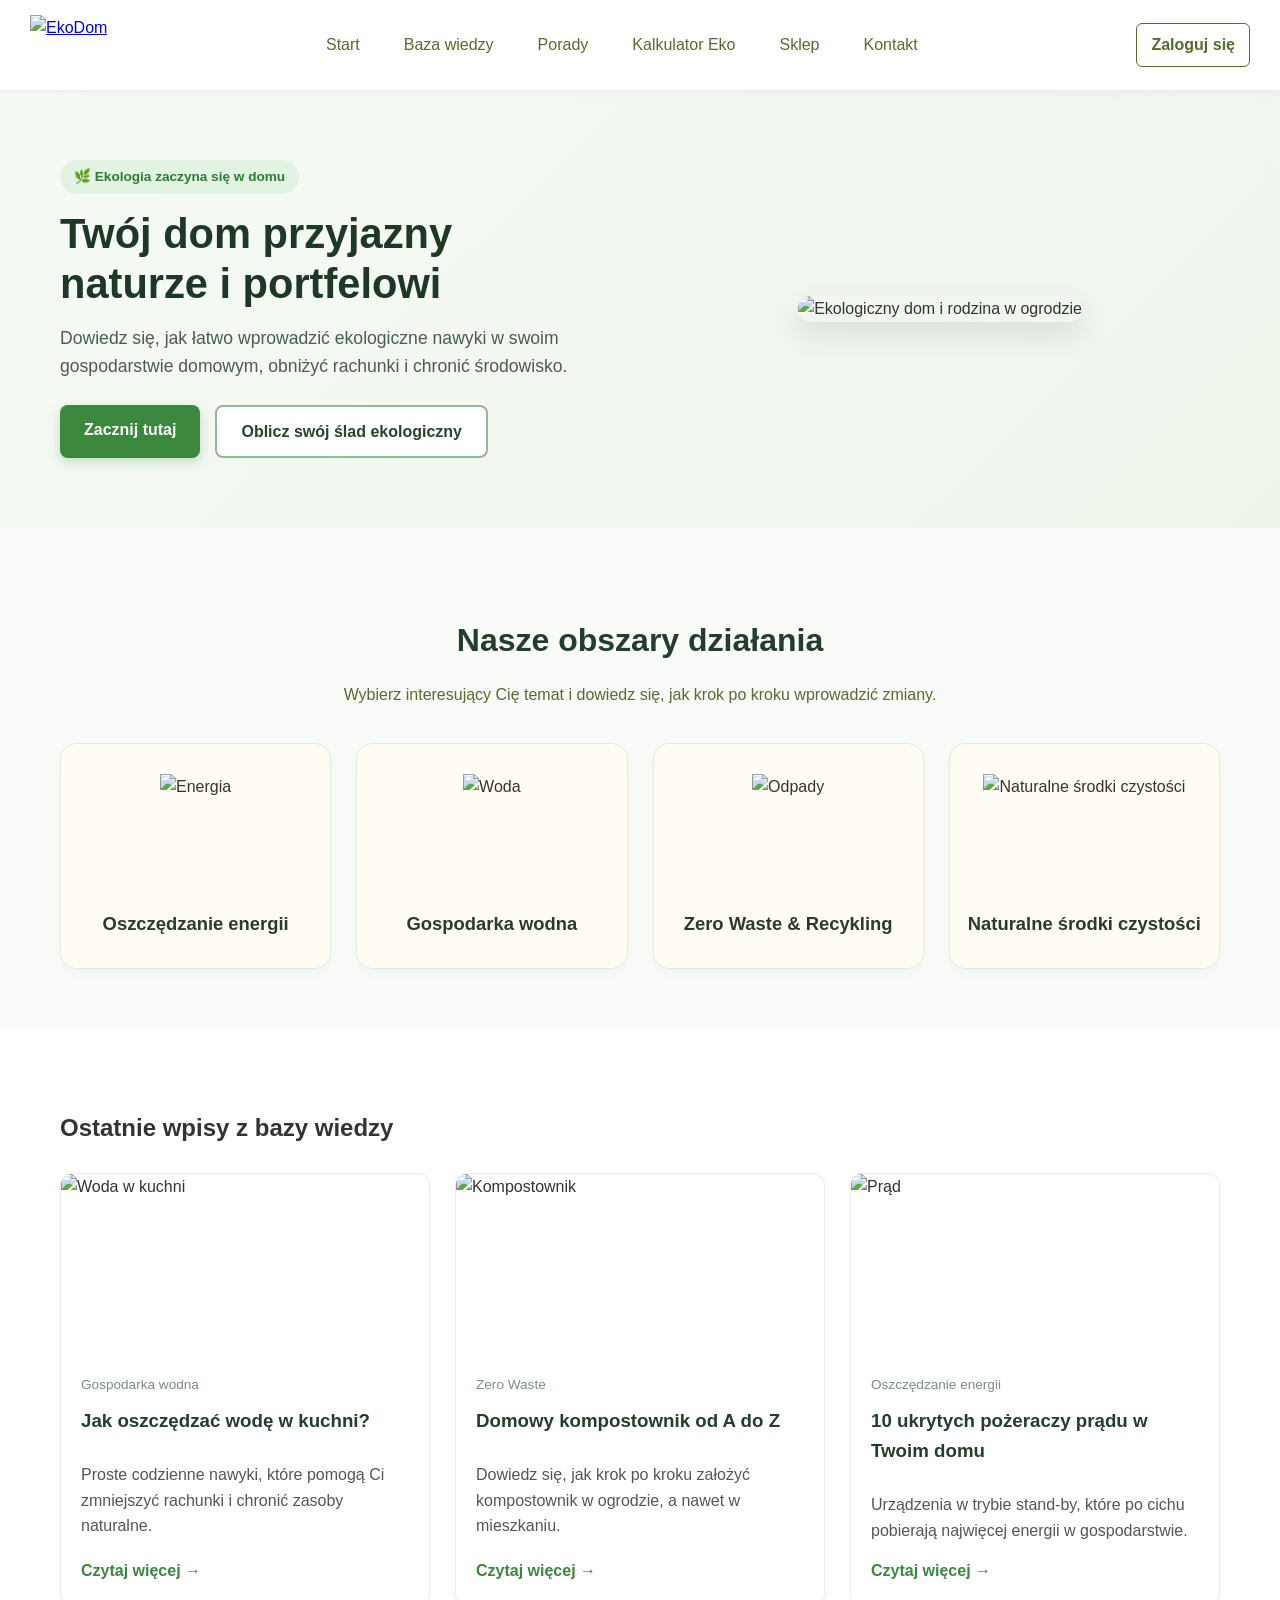
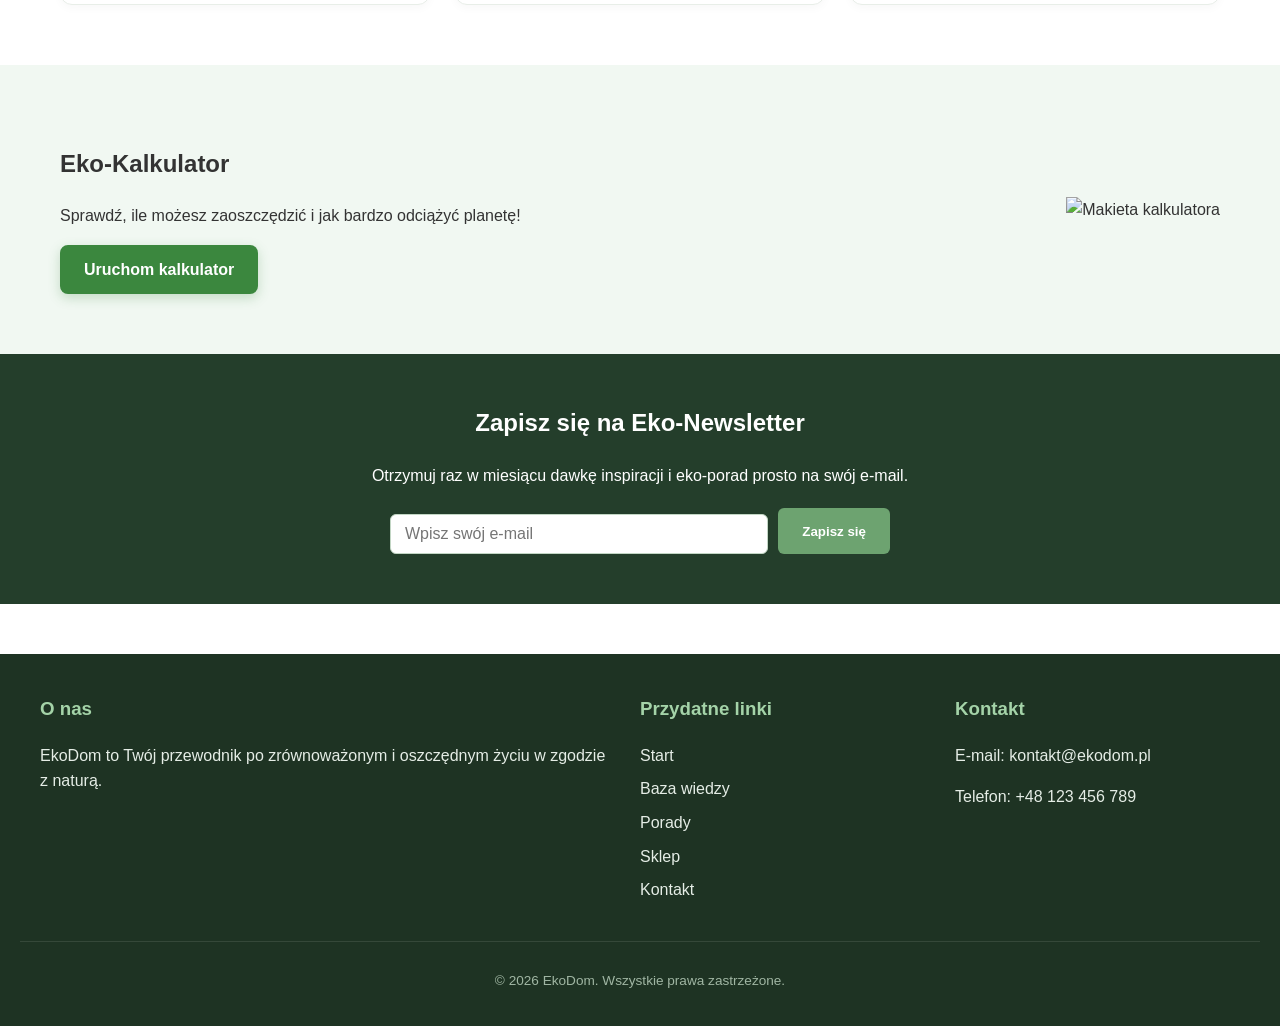
==== index.html @ d0f0bee6 "Add files via upload" ====
<!DOCTYPE html>
<html lang="pl">
<head>
    <meta charset="UTF-8">
    <meta name="viewport" content="width=device-width, initial-scale=1.0">
    <title>EkoDom - Twój dom przyjazny naturze i portfelowi</title>
    <link rel="stylesheet" href="style.css">
    <!-- Bootstrap Icons -->
<link rel="stylesheet" href="https://cdn.jsdelivr.net/npm/bootstrap-icons@1.11.3/font/bootstrap-icons.min.css">
</head>
<body>

    <body>

    <!-- NAGŁÓWEK -->
    <header>
        <div class="header-logo">
            <a href="index.html"><img src="photos/logo-ekodom.jpg" alt="EkoDom"></a>
        </div>

        <!-- Przycisk hamburgera z instrukcji -->
        <button id="menu-toggle" aria-label="Otwórz menu">
            <i class="bi bi-list"></i>
        </button>

        <nav>
            <ul class="menu">
                <li><a href="index.html">Start</a></li>
                <li><a href="bazawiedzy.html">Baza wiedzy</a></li>
                <li><a href="porady.html">Porady</a></li>
                <li><a href="kalkulator.html">Kalkulator Eko</a></li>
                <li><a href="sklep.html">Sklep</a></li>
                <li><a href="kontakt.html">Kontakt</a></li>
            </ul>
        </nav>

        <div class="header-actions">
            <a href="logowanie.html" class="login-link">Zaloguj się</a>
        </div>
    </header>

    <main>
        <!-- SEKCJA HERO -->
        <section class="hero-section" id="start">
            <div class="container hero-container">
                <div class="hero-content">
                    <span class="hero-badge">🌿 Ekologia zaczyna się w domu</span>
                    <h1>Twój dom przyjazny naturze i portfelowi</h1>
                    <p class="hero-description">Dowiedz się, jak łatwo wprowadzić ekologiczne nawyki w swoim gospodarstwie domowym, obniżyć rachunki i chronić środowisko.</p>
                    <div class="hero-actions">
                        <a href="bazawiedzy.html" class="btn btn-primary">Zacznij tutaj</a>
                        <a href="kalkulator.html" class="btn btn-secondary">Oblicz swój ślad ekologiczny</a>
                    </div>
                </div>
                <div class="hero-image-wrapper">
                    <img src="photos/herobanner.jpg" alt="Ekologiczny dom i rodzina w ogrodzie">
                </div>
            </div>
        </section>

        <!-- OBSZARY DZIAŁANIA -->
        <section class="obszary-dzialania" id="kategorie">
            <div class="container">
                <h2>Nasze obszary działania</h2>
                <p class="section-subtitle">Wybierz interesujący Cię temat i dowiedz się, jak krok po kroku wprowadzić zmiany.</p>
                <ul class="kategorie-grid">
                    <li class="kategoria-karta">
                        <a href="artykul-pozeraczepradu.html">
                            <img src="photos/oszczedzanieenergii.jpg" alt="Energia" class="obszarydzialania">
                            <h3>Oszczędzanie energii</h3>
                        </a>
                    </li>
                    <li class="kategoria-karta">
                        <a href="artykul-woda.html">
                            <img src="photos/gospodarkawodna.jpg" alt="Woda" class="obszarydzialania">
                            <h3>Gospodarka wodna</h3>
                        </a>
                    </li>
                    <li class="kategoria-karta">
                        <a href="artykul-kompostownik.html">
                            <img src="photos/zerowaste.jpg" alt="Odpady" class="obszarydzialania">
                            <h3>Zero Waste &amp; Recykling</h3>
                        </a>
                    </li>
                    <li class="kategoria-karta">
                        <a href="bazawiedzy.html">
                            <img src="photos/srodkiczystosci.jpg" alt="Naturalne środki czystości" class="obszarydzialania">
                            <h3>Naturalne środki czystości</h3>
                        </a>
                    </li>
                </ul>
            </div>
        </section>

        <!-- OSTATNIE WPISY Z BAZY WIEDZY -->
        <section class="articles-section container">
            <h2>Ostatnie wpisy z bazy wiedzy</h2>
            <div class="articles-grid">
                <article class="article-card">
                    <img src="photos/jakoszczedzacwodewkuchni.jpg" alt="Woda w kuchni">
                    <div class="article-card-body">
                        <small>Gospodarka wodna</small>
                        <h3>Jak oszczędzać wodę w kuchni?</h3>
                        <p>Proste codzienne nawyki, które pomogą Ci zmniejszyć rachunki i chronić zasoby naturalne.</p>
                        <a href="artykul-woda.html">Czytaj więcej &rarr;</a>
                    </div>
                </article>

                <article class="article-card">
                    <img src="photos/kompostownikodadoz.jpg" alt="Kompostownik">
                    <div class="article-card-body">
                        <small>Zero Waste</small>
                        <h3>Domowy kompostownik od A do Z</h3>
                        <p>Dowiedz się, jak krok po kroku założyć kompostownik w ogrodzie, a nawet w mieszkaniu.</p>
                        <a href="artykul-kompostownik.html">Czytaj więcej &rarr;</a>
                    </div>
                </article>

                <article class="article-card">
                    <img src="photos/pozeraczepradu.jpg" alt="Prąd">
                    <div class="article-card-body">
                        <small>Oszczędzanie energii</small>
                        <h3>10 ukrytych pożeraczy prądu w Twoim domu</h3>
                        <p>Urządzenia w trybie stand-by, które po cichu pobierają najwięcej energii w gospodarstwie.</p>
                        <a href="artykul-pozeraczepradu.html">Czytaj więcej &rarr;</a>
                    </div>
                </article>
            </div>
        </section>

        <!-- SEKCJA KALKULATORA -->
        <section class="calc-teaser">
            <div class="container calc-teaser-container">
                <div>
                    <h2>Eko-Kalkulator</h2>
                    <p>Sprawdź, ile możesz zaoszczędzić i jak bardzo odciążyć planetę!</p>
                    <a href="kalkulator.html" class="btn btn-primary">Uruchom kalkulator</a>
                </div>
                <div>
                    <img src="photos/ekokalkulator.jpg" alt="Makieta kalkulatora">
                </div>
            </div>
        </section>

        <!-- NEWSLETTER -->
        <section class="newsletter-section">
            <div class="container">
                <h2>Zapisz się na Eko-Newsletter</h2>
                <p>Otrzymuj raz w miesiącu dawkę inspiracji i eko-porad prosto na swój e-mail.</p>
                <form action="#" method="POST" class="newsletter-form">
                    <input type="email" placeholder="Wpisz swój e-mail" required>
                    <button type="submit">Zapisz się</button>
                </form>
            </div>
        </section>
    </main>

    <!-- STOPKA -->
    <footer>
        <div class="footer-container">
            <div>
                <h3>O nas</h3>
                <p>EkoDom to Twój przewodnik po zrównoważonym i oszczędnym życiu w zgodzie z naturą.</p>
            </div>
            <div>
                <h3>Przydatne linki</h3>
                <ul>
                    <li><a href="index.html">Start</a></li>
                    <li><a href="bazawiedzy.html">Baza wiedzy</a></li>
                    <li><a href="porady.html">Porady</a></li>
                    <li><a href="sklep.html">Sklep</a></li>
                    <li><a href="kontakt.html">Kontakt</a></li>
                </ul>
            </div>
            <div>
                <h3>Kontakt</h3>
                <p>E-mail: kontakt@ekodom.pl</p>
                <p>Telefon: +48 123 456 789</p>
            </div>
        </div>
        <div class="footer-bottom">
            <p>&copy; 2026 EkoDom. Wszystkie prawa zastrzeżone.</p>
        </div>
    </footer>
<script>
        const hamburger = document.querySelector('#menu-toggle');
        const menu = document.querySelector('.menu');

        hamburger.addEventListener('click', () => {
            menu.classList.toggle('active');
        });
</script>
</body>
</html>
---- style.css ----
/* ===================================================
   RESET I USTAWIENIA BAZOWE
   =================================================== */
* {
    box-sizing: border-box;
}

body {
    font-family: Arial, sans-serif;
    min-height: 100vh;
    display: flex;
    flex-direction: column;
    margin: 0;
    color: #333333;
    background-color: #ffffff;
    line-height: 1.6;
}

main {
    flex: 1; /* Utrzymuje stopkę na samym dole strony */
}

.container {
    max-width: 1200px;
    margin: 0 auto;
    padding: 0 20px;
}

/* ===================================================
   HEADER I MENU NAWIGACYJNE
   =================================================== */
header {
    background-color: white;
    display: flex;
    align-items: center;
    justify-content: space-between;
    padding: 15px 30px;
    box-shadow: 0 2px 8px rgba(0, 0, 0, 0.05);
    position: sticky;
    top: 0;
    z-index: 100;
    flex-wrap: wrap; /* Pozwala na płynne ułożenie elementów na ekranach mobilnych */
}

header .header-logo img,
header div a img {
    height: 60px;
    display: block;
}

/* Przycisk hamburgera - domyślnie ukryty na komputerach */
#menu-toggle {
    display: none;
    align-items: center;
    justify-content: center;
    background-color: #243e2b;
    border: none;
    border-radius: 8px;
    padding: 8px 12px;
    cursor: pointer;
    transition: background-color 0.3s ease;
}

/* Ikona Bootstrap wewnątrz hamburgera */
#menu-toggle i {
    font-size: 1.8rem;
    color: white;
    line-height: 1;
    transition: transform 0.3s ease;
}

/* Efekty hover dla hamburgera */
#menu-toggle:hover {
    background-color: #3b873e;
}

#menu-toggle:hover i {
    transform: rotate(90deg);
}

/* Menu desktopowe */
header nav ul,
header nav ul.menu {
    display: flex;
    list-style: none;
    margin: 0;
    padding: 0;
    gap: 20px;
}

header nav ul li a,
header nav ul.menu li a {
    text-decoration: none;
    color: #556B2F;
    font-weight: 500;
    padding: 10px 12px;
    border-radius: 6px;
    transition: color 0.2s, background-color 0.2s;
}

header nav ul li a:hover,
header nav ul.menu li a:hover {
    color: #2e6931;
    background-color: #c5e2c54a;
}

/* Wyszukiwarka i panel logowania */
header > div:last-child,
.header-actions {
    display: flex;
    align-items: center;
    gap: 15px;
    text-decoration: none;
}

header form,
.search-form {
    display: flex;
    align-items: center;
    gap: 5px;
}

header form input,
.search-form input {
    padding: 8px 12px;
    border: 1px solid #c2d6c4;
    border-radius: 6px;
    font-size: 0.9rem;
}

header form button,
.search-form button {
    padding: 8px 14px;
    background-color: #556B2F;
    color: #ffffff;
    border: none;
    border-radius: 6px;
    cursor: pointer;
    font-weight: bold;
    transition: background-color 0.2s;
}

header form button:hover,
.search-form button:hover {
    background-color: #3b4c1f;
}

.login-link {
    text-decoration: none;
    color: #556B2F;
    font-weight: 600;
    padding: 8px 14px;
    border: 1px solid #556B2F;
    border-radius: 6px;
    transition: all 0.2s;
}

.login-link:hover {
    background-color: #556B2F;
    color: #ffffff;
}

/* ===================================================
   PRZYCISKI (OGÓLNE)
   =================================================== */
.btn {
    display: inline-block;
    padding: 12px 24px;
    border-radius: 8px;
    font-size: 1rem;
    font-weight: 600;
    text-decoration: none;
    cursor: pointer;
    transition: transform 0.2s ease, box-shadow 0.2s ease, background-color 0.2s ease;
    border: none;
    text-align: center;
}

.btn-primary {
    background-color: #3b873e;
    color: #ffffff;
    box-shadow: 0 4px 12px rgba(59, 135, 62, 0.25);
}

.btn-primary:hover {
    background-color: #2e6931;
    transform: translateY(-2px);
}

.btn-secondary {
    background-color: #ffffff;
    color: #28442c;
    border: 2px solid #94b998;
}

.btn-secondary:hover {
    border-color: #3b873e;
    color: #3b873e;
    transform: translateY(-2px);
}

/* ===================================================
   SEKCJA HERO
   =================================================== */
.hero-section {
    background: linear-gradient(135deg, #f6faf5 0%, #edf5eb 100%);
    padding: 70px 20px;
    overflow: hidden;
}

.hero-container {
    max-width: 1200px;
    margin: 0 auto;
    display: flex;
    align-items: center;
    justify-content: space-between;
    gap: 50px;
}

.hero-content {
    flex: 1;
    max-width: 550px;
}

.hero-badge {
    display: inline-block;
    background-color: #e2f2e3;
    color: #2e7d32;
    padding: 6px 14px;
    border-radius: 20px;
    font-size: 0.85rem;
    font-weight: 600;
    margin-bottom: 15px;
}

.hero-content h1 {
    font-size: 2.6rem;
    line-height: 1.2;
    color: #1f3825;
    margin: 0 0 15px 0;
}

.hero-description {
    font-size: 1.1rem;
    color: #4a5d4e;
    margin: 0 0 25px 0;
}

.hero-actions {
    display: flex;
    gap: 15px;
    flex-wrap: wrap;
}

.hero-image-wrapper {
    flex: 1;
    display: flex;
    justify-content: center;
}

.hero-image-wrapper img {
    max-width: 100%;
    height: auto;
    border-radius: 16px;
    box-shadow: 0 12px 28px rgba(0, 0, 0, 0.1);
}

/* ===================================================
   SEKCJA: NASZE OBSZARY DZIAŁANIA
   =================================================== */
.obszary-dzialania {
    padding: 60px 20px;
    background-color: #f9fbf9;
    text-align: center;
}

.obszary-dzialania .container {
    max-width: 1200px;
    margin: 0 auto;
}

.obszary-dzialania h2 {
    font-size: 2rem;
    color: #243e2b;
    margin-bottom: 10px;
}

.obszary-dzialania .section-subtitle {
    color: #556B2F;
    margin-bottom: 35px;
}

.kategorie-grid {
    display: grid;
    grid-template-columns: repeat(4, 1fr);
    gap: 25px;
    list-style: none;
    padding: 0;
    margin: 0;
}

.kategoria-karta {
    background-color: #fffcf3;
    border-radius: 16px;
    border: 1px solid #e1ebe2;
    box-shadow: 0 4px 12px rgba(0, 0, 0, 0.04);
    transition: transform 0.25s ease, box-shadow 0.25s ease, border-color 0.25s ease;
    padding: 30px 15px;
}

.kategoria-karta a {
    text-decoration: none;
    color: inherit;
    display: flex;
    flex-direction: column;
    align-items: center;
}

.kategoria-karta:hover {
    transform: translateY(-5px);
    box-shadow: 0 10px 20px rgba(0, 0, 0, 0.08);
    border-color: #81c784;
}

.kategoria-karta img,
.obszarydzialania {
    height: 120px;
    width: auto;
    object-fit: contain;
    margin-bottom: 15px;
    transition: transform 0.25s ease;
}

.kategoria-karta:hover img {
    transform: scale(1.08);
}

.kategoria-karta h3 {
    margin: 0;
    font-size: 1.15rem;
    color: #2b3a2f;
    font-weight: 600;
}

/* ===================================================
   SIATKA ARTYKUŁÓW I BLOGA
   =================================================== */
.articles-section {
    padding: 60px 20px;
}

.articles-grid {
    display: grid;
    grid-template-columns: repeat(auto-fit, minmax(280px, 1fr));
    gap: 25px;
    margin-top: 25px;
}

.article-card {
    background: #ffffff;
    border: 1px solid #e8eee8;
    border-radius: 12px;
    overflow: hidden;
    box-shadow: 0 3px 10px rgba(0, 0, 0, 0.03);
    display: flex;
    flex-direction: column;
}

.article-card img {
    width: 100%;
    height: 180px;
    object-fit: cover;
}

.article-card-body {
    padding: 20px;
    display: flex;
    flex-direction: column;
    flex: 1;
}

.article-card-body small {
    color: #7b8e7e;
    margin-bottom: 6px;
    font-size: 0.85rem;
}

.article-card-body h3 {
    margin: 5px 0 10px 0;
    color: #243e2b;
}

.article-card-body p {
    color: #555555;
    margin-bottom: 15px;
    flex: 1;
}

.article-card-body a {
    color: #3b873e;
    text-decoration: none;
    font-weight: bold;
}

.article-card-body a:hover {
    text-decoration: underline;
}

/* ===================================================
   SEKCJA KALKULATORA NA STRONIE GŁÓWNEJ
   =================================================== */
.calc-teaser {
    background-color: #f1f8f2;
    padding: 60px 20px;
}

.calc-teaser-container {
    display: flex;
    align-items: center;
    justify-content: space-between;
    gap: 40px;
}

.calc-teaser img {
    max-height: 220px;
    width: auto;
}

/* ===================================================
   NEWSLETTER
   =================================================== */
.newsletter-section {
    background-color: #243e2b;
    color: #ffffff;
    padding: 50px 20px;
    text-align: center;
}

.newsletter-section h2 {
    margin-top: 0;
}

.newsletter-form {
    display: flex;
    justify-content: center;
    gap: 10px;
    max-width: 500px;
    margin: 20px auto 0;
}

.newsletter-form input {
    flex: 1;
    padding: 12px 16px;
    border-radius: 6px;
    border: none;
    font-size: 1rem;
}

.newsletter-form button {
    padding: 12px 24px;
    border: none;
    border-radius: 6px;
    background-color: #6da370;
    color: white;
    font-weight: bold;
    cursor: pointer;
    transition: background-color 0.2s;
}

.newsletter-form button:hover {
    background-color: #87b98a;
}

/* ===================================================
   PODSTRONY ARTYKUŁÓW (np. artykul-woda.html)
   =================================================== */
.article-page {
    max-width: 860px;
    margin: 40px auto;
    padding: 0 20px;
}

.breadcrumbs {
    font-size: 0.9rem;
    color: #666;
    margin-bottom: 20px;
}

.breadcrumbs a {
    color: #556B2F;
    text-decoration: none;
}

.article-page h1 {
    font-size: 2.2rem;
    color: #243e2b;
    line-height: 1.3;
}

.article-lead-figure {
    margin: 25px 0;
}

.article-lead-figure img {
    width: 100%;
    max-height: 480px;
    object-fit: cover;
    border-radius: 12px;
}

.article-lead-figure figcaption {
    font-size: 0.85rem;
    color: #666;
    margin-top: 8px;
    text-align: center;
}

.article-page blockquote {
    border-left: 4px solid #556B2F;
    background: #f7faf7;
    margin: 25px 0;
    padding: 15px 25px;
    font-style: italic;
    color: #2e4e35;
}

/* ===================================================
   FORMULARZE: KALKULATOR, KONTAKT, LOGOWANIE
   =================================================== */
.form-card {
    background: #ffffff;
    border: 1px solid #e1ebe2;
    border-radius: 12px;
    padding: 30px;
    margin: 30px 0;
    box-shadow: 0 4px 12px rgba(0, 0, 0, 0.03);
}

fieldset {
    border: 1px solid #cce0d0;
    border-radius: 8px;
    padding: 20px;
    margin-bottom: 20px;
}

legend {
    font-weight: bold;
    color: #243e2b;
    padding: 0 8px;
}

input[type="text"],
input[type="email"],
input[type="password"],
input[type="number"],
select,
textarea {
    width: 100%;
    padding: 10px 14px;
    border: 1px solid #c2d6c4;
    border-radius: 6px;
    font-size: 1rem;
    margin-top: 6px;
}

/* ===================================================
   SKLEP
   =================================================== */
.shop-layout {
    display: flex;
    gap: 30px;
    margin: 40px 0;
}

.shop-sidebar {
    width: 240px;
    background: #fdfdfd;
    padding: 20px;
    border: 1px solid #e8eee8;
    border-radius: 8px;
}

.shop-products {
    flex: 1;
    display: grid;
    grid-template-columns: repeat(auto-fill, minmax(220px, 1fr));
    gap: 20px;
}

.product-card {
    border: 1px solid #e8eee8;
    border-radius: 10px;
    padding: 15px;
    text-align: center;
    background: #ffffff;
    display: flex;
    flex-direction: column;
}

.product-card img {
    width: 100%;
    height: 170px;
    object-fit: contain;
    margin-bottom: 10px;
}

.product-price {
    font-size: 1.2rem;
    font-weight: bold;
    color: #243e2b;
    margin: 10px 0;
}

/* ===================================================
   STOPKA
   =================================================== */
footer {
    background-color: #1e3323;
    color: #e5ede6;
    padding: 40px 20px 20px;
    margin-top: 50px;
}

.footer-container {
    max-width: 1200px;
    margin: 0 auto;
    display: grid;
    grid-template-columns: 2fr 1fr 1fr;
    gap: 30px;
}

footer h3 {
    color: #a4d3a8;
    margin-top: 0;
}

footer a {
    color: #e5ede6;
    text-decoration: none;
}

footer a:hover {
    text-decoration: underline;
}

footer ul {
    list-style: none;
    padding: 0;
    margin: 0;
}

footer ul li {
    margin-bottom: 8px;
}

.footer-bottom {
    text-align: center;
    border-top: 1px solid rgba(255, 255, 255, 0.1);
    margin-top: 30px;
    padding-top: 15px;
    font-size: 0.85rem;
    color: #a0b6a3;
}

/* ===================================================
   RESPONSYWNOŚĆ (MEDIA QUERIES)
   =================================================== */
@media (max-width: 900px) {
    .kategorie-grid {
        grid-template-columns: repeat(2, 1fr);
    }
}

/* Breakpoint z instrukcji: max-width: 768px */
@media (max-width: 768px) {
    header {
        padding: 12px 20px;
    }

    /* Pokaż przycisk hamburgera */
    #menu-toggle {
        display: flex;
    }

    /* Ukryj menu domyślnie na ekranie mobilnym */
    header nav {
        width: 100%;
        order: 3; /* Ustawia nawigację pod logo i hamburgerem */
    }

    header nav ul.menu,
    header nav ul {
        display: none; /* Domyślnie schowane */
        flex-direction: column;
        width: 100%;
        background-color: #f7faf7;
        margin-top: 12px;
        padding: 10px 0;
        border-radius: 8px;
        border: 1px solid #e1ebe2;
        gap: 0;
    }

    /* Klasa active dodawana przez JavaScript - rozwija menu */
    header nav ul.menu.active,
    header nav ul.active {
        display: flex;
    }

    header nav ul.menu li,
    header nav ul li {
        width: 100%;
        text-align: center;
    }

    header nav ul.menu li a,
    header nav ul li a {
        display: block;
        padding: 14px 20px;
        font-size: 1.05rem;
    }

    .header-actions {
        order: 4;
        width: 100%;
        justify-content: center;
        margin-top: 10px;
        flex-wrap: wrap;
    }

    .hero-container,
    .calc-teaser-container,
    .shop-layout {
        flex-direction: column;
        text-align: center;
    }

    .hero-actions {
        justify-content: center;
    }

    .footer-container {
        grid-template-columns: 1fr;
    }
}

@media (max-width: 500px) {
    .kategorie-grid {
        grid-template-columns: 1fr;
    }

    .newsletter-form {
        flex-direction: column;
    }

    .hero-actions {
        flex-direction: column;
        width: 100%;
    }

    .btn {
        width: 100%;
    }
}

/* Przycisk statusu koszyka w nagłówku */
.cart-status-btn {
    display: inline-flex;
    align-items: center;
    gap: 6px;
    text-decoration: none;
    color: #243e2b;
    background-color: #eaf4eb;
    padding: 8px 14px;
    border-radius: 6px;
    font-weight: 600;
    transition: background-color 0.2s;
}

.cart-status-btn:hover {
    background-color: #d7ebd9;
}

/* Panel koszyka w sklepie */
.cart-box {
    background: #ffffff;
    border: 1px solid #dce8dd;
    border-radius: 12px;
    box-shadow: 0 4px 12px rgba(0, 0, 0, 0.04);
}

.cart-item {
    display: flex;
    justify-content: space-between;
    align-items: center;
    padding: 10px 0;
    border-bottom: 1px dashed #e1ebe2;
    font-size: 0.95rem;
}

.cart-item-info {
    display: flex;
    flex-direction: column;
}

.cart-item-title {
    font-weight: 600;
    color: #2b3a2f;
}

.cart-item-qty {
    color: #666;
    font-size: 0.85rem;
}

.cart-item-remove {
    background: none;
    border: none;
    color: #c0392b;
    cursor: pointer;
    font-size: 1.1rem;
    padding: 4px;
    transition: transform 0.2s;
}

.cart-item-remove:hover {
    transform: scale(1.2);
}
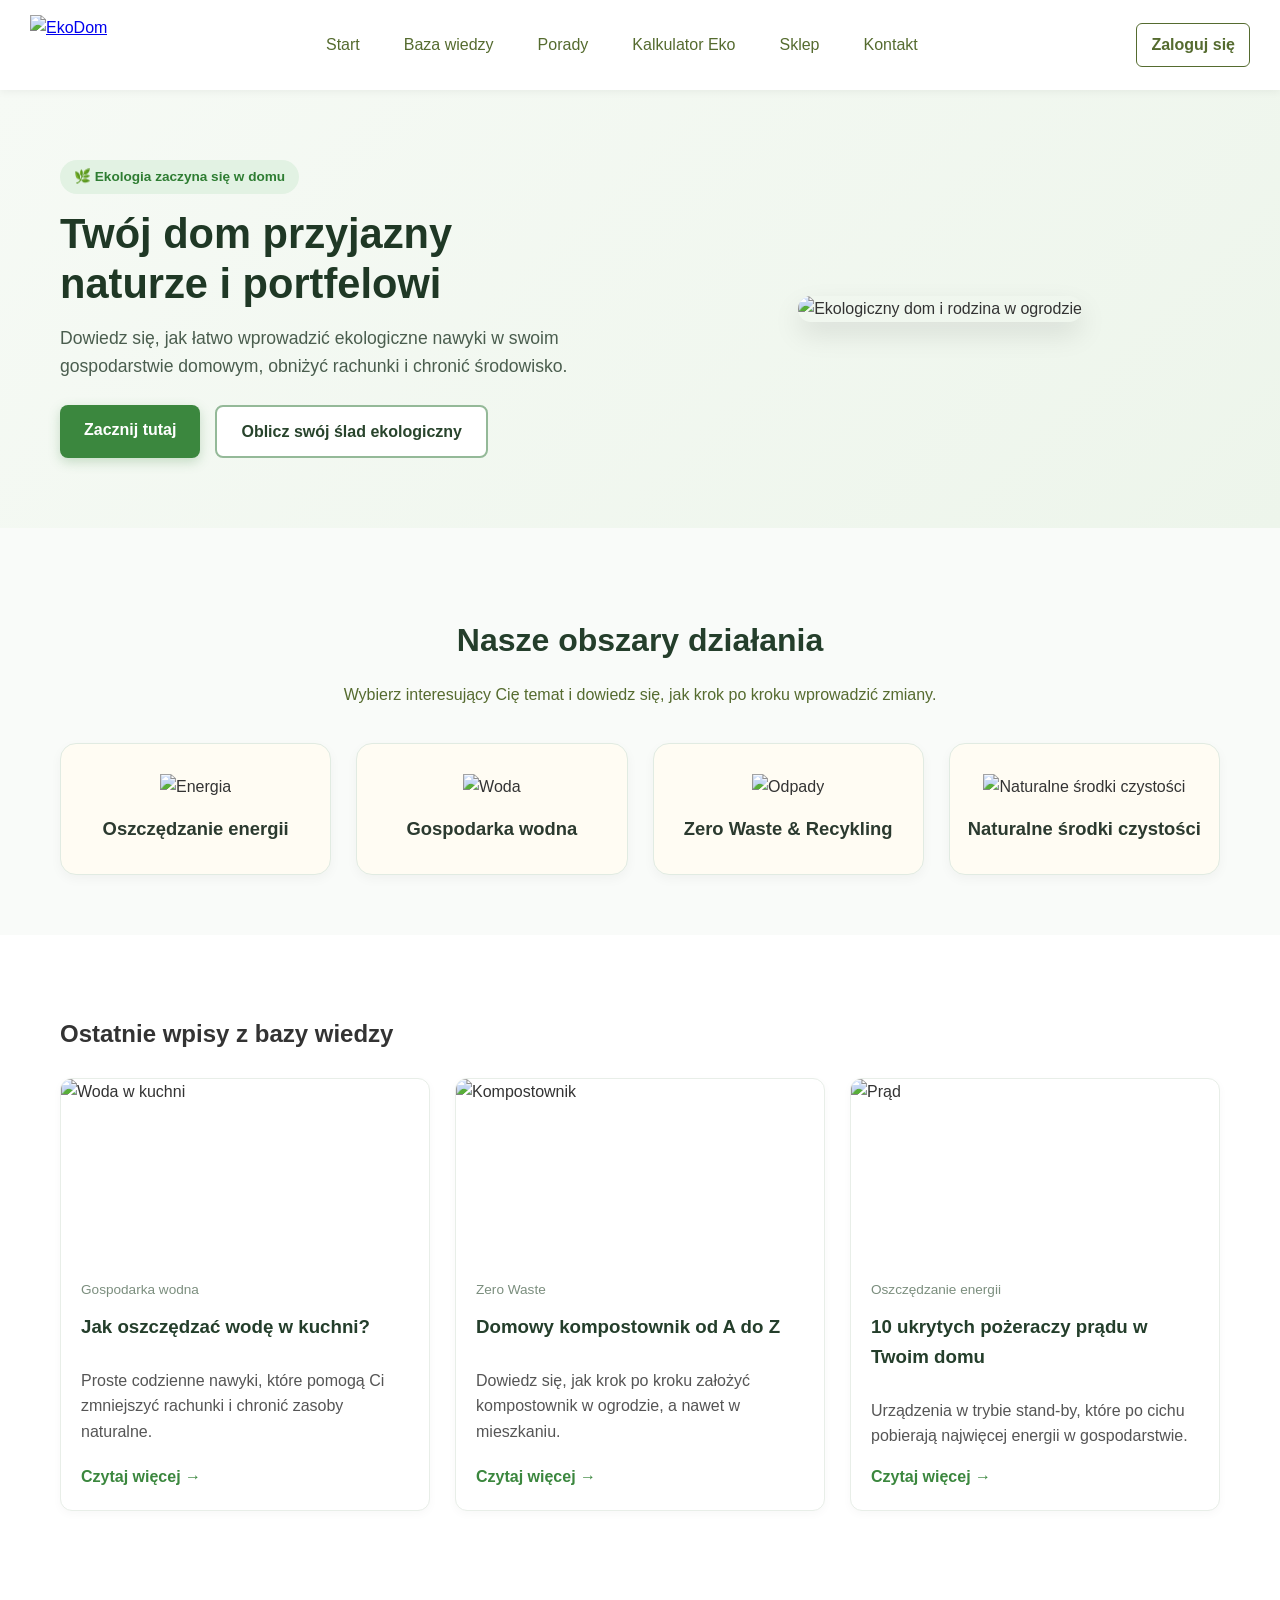
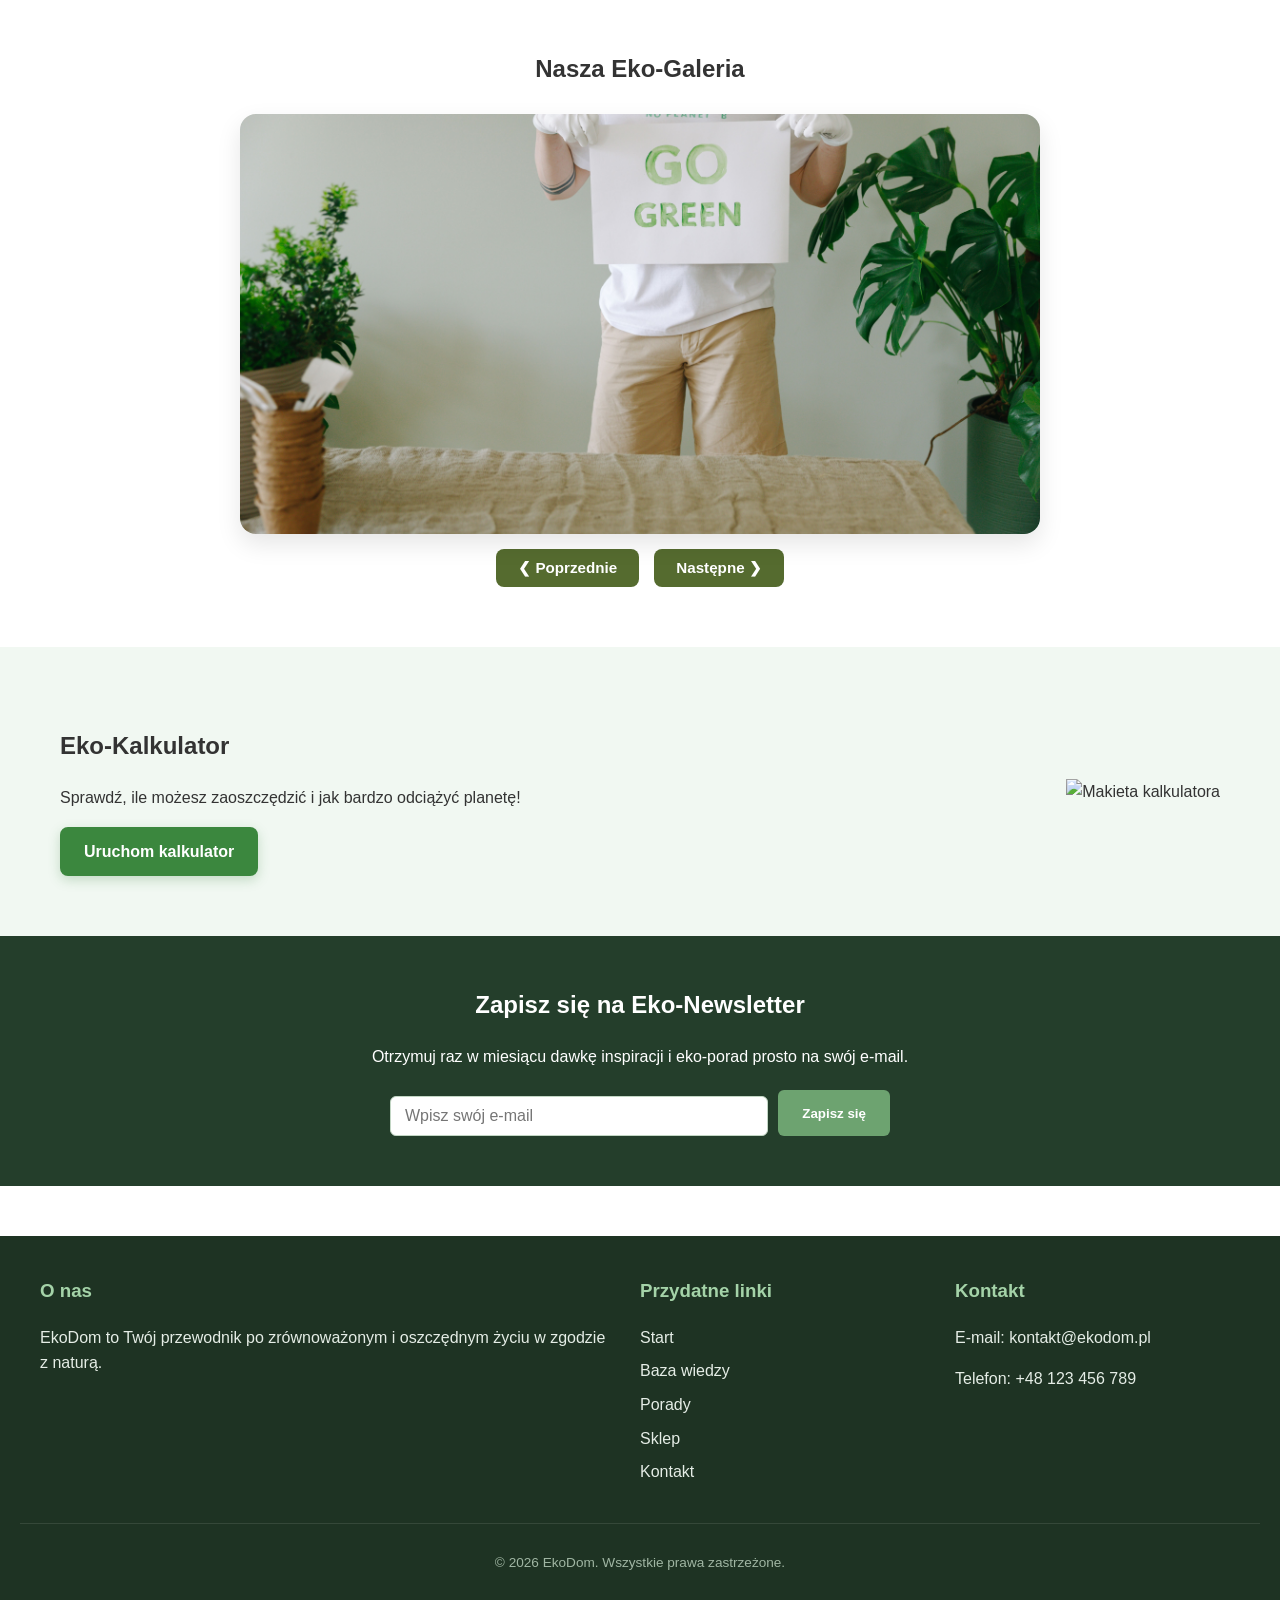
==== commit d963e1df: "Add files via upload" ====
--- a/index.html
+++ b/index.html
@@ -65,28 +65,28 @@
                 <p class="section-subtitle">Wybierz interesujący Cię temat i dowiedz się, jak krok po kroku wprowadzić zmiany.</p>
                 <ul class="kategorie-grid">
                     <li class="kategoria-karta">
-                        <a href="artykul-pozeraczepradu.html">
+                        
                             <img src="photos/oszczedzanieenergii.jpg" alt="Energia" class="obszarydzialania">
                             <h3>Oszczędzanie energii</h3>
-                        </a>
-                    </li>
-                    <li class="kategoria-karta">
-                        <a href="artykul-woda.html">
+                        
+                    </li>
+                    <li class="kategoria-karta">
+                        
                             <img src="photos/gospodarkawodna.jpg" alt="Woda" class="obszarydzialania">
                             <h3>Gospodarka wodna</h3>
-                        </a>
-                    </li>
-                    <li class="kategoria-karta">
-                        <a href="artykul-kompostownik.html">
+                        
+                    </li>
+                    <li class="kategoria-karta">
+                        
                             <img src="photos/zerowaste.jpg" alt="Odpady" class="obszarydzialania">
                             <h3>Zero Waste &amp; Recykling</h3>
-                        </a>
-                    </li>
-                    <li class="kategoria-karta">
-                        <a href="bazawiedzy.html">
+                        
+                    </li>
+                    <li class="kategoria-karta">
+                        
                             <img src="photos/srodkiczystosci.jpg" alt="Naturalne środki czystości" class="obszarydzialania">
                             <h3>Naturalne środki czystości</h3>
-                        </a>
+                        
                     </li>
                 </ul>
             </div>
@@ -128,6 +128,45 @@
             </div>
         </section>
 
+        <!-- SEKCJA GALERII -->
+<section class="galeria-section container">
+    <h2>Nasza Eko-Galeria</h2>
+    
+    <div class="slider-container">
+        <!-- Slajdy (czyste zdjęcia bez podpisów) -->
+        <div class="slide fade" style="display: block;">
+            <img src="photos/slajd1.jpg" alt="Go Green">
+        </div>
+        <div class="slide fade" style="display: none;">
+            <img src="photos/slajd2.jpg" alt="Save the Earth">
+        </div>
+        <div class="slide fade" style="display: none;">
+            <img src="photos/slajd3.jpg" alt="Tabliczki ekologiczne">
+        </div>
+        <div class="slide fade" style="display: none;">
+            <img src="photos/slajd4.jpg" alt="Sadzenie roślin">
+        </div>
+        <div class="slide fade" style="display: none;">
+            <img src="photos/slajd5.jpg" alt="Ruch No Plastic">
+        </div>
+        <div class="slide fade" style="display: none;">
+            <img src="photos/slajd6.jpg" alt="Edukacja ekologiczna">
+        </div>
+        <div class="slide fade" style="display: none;">
+            <img src="photos/slajd7.jpg" alt="Hasła ekologiczne">
+        </div>
+        <div class="slide fade" style="display: none;">
+            <img src="photos/slajd8.jpg" alt="Troska o Ziemię">
+        </div>
+    </div>
+
+    <!-- Przyciski nawigacji umieszczone pod zdjęciem -->
+    <div class="slider-controls">
+        <button type="button" class="slider-btn" onclick="plusSlides(-1)">&#10094; Poprzednie</button>
+        <button type="button" class="slider-btn" onclick="plusSlides(1)">Następne &#10095;</button>
+    </div>
+</section>
+
         <!-- SEKCJA KALKULATORA -->
         <section class="calc-teaser">
             <div class="container calc-teaser-container">
@@ -190,5 +229,6 @@
             menu.classList.toggle('active');
         });
 </script>
+<script src="script.js"></script>
 </body>
 </html>
--- a/style.css
+++ b/style.css
@@ -825,4 +825,108 @@
 
 .cart-item-remove:hover {
     transform: scale(1.2);
+}
+
+/* Kosze i segregacja */
+.segregacja-section {
+    padding: 60px 20px;
+    text-align: center;
+}
+
+.kosze-grid {
+    display: flex;
+    justify-content: center;
+    gap: 15px;
+    flex-wrap: wrap;
+    margin-top: 25px;
+}
+
+.kosz-btn {
+    background-color: #f6faf5;
+    border: 2px solid #94b998;
+    color: #243e2b;
+    padding: 15px 25px;
+    border-radius: 12px;
+    font-size: 1.05rem;
+    font-weight: bold;
+    cursor: pointer;
+    transition: all 0.25s ease;
+}
+
+.kosz-btn:hover, .kosz-btn.aktywny {
+    background-color: #3b873e;
+    color: #ffffff;
+    border-color: #3b873e;
+    transform: translateY(-3px);
+    box-shadow: 0 6px 15px rgba(59, 135, 62, 0.25);
+}
+
+/* ===================================================
+   STYL DLA RUCHOMEJ GALERII (SLIDERA)
+   =================================================== */
+.galeria-section {
+    padding: 60px 20px;
+    text-align: center;
+}
+
+.slider-container {
+    max-width: 800px;
+    position: relative;
+    margin: 25px auto 15px auto;
+    border-radius: 16px;
+    overflow: hidden;
+    box-shadow: 0 10px 25px rgba(0,0,0,0.1);
+    background-color: #f7faf7;
+}
+
+.slide {
+    display: none;
+}
+
+.slide img {
+    width: 100%;
+    height: 420px;
+    object-fit: cover;
+    display: block;
+}
+
+/* Ukrycie starego podpisu */
+.slide-caption {
+    display: none;
+}
+
+/* Styl kontenera i przycisków pod zdjęciem */
+.slider-controls {
+    display: flex;
+    justify-content: center;
+    gap: 15px;
+    margin-top: 15px;
+}
+
+.slider-btn {
+    background-color: #556B2F;
+    color: white;
+    border: none;
+    padding: 10px 22px;
+    border-radius: 8px;
+    cursor: pointer;
+    font-weight: 600;
+    font-size: 0.95rem;
+    transition: background-color 0.2s, transform 0.2s;
+}
+
+.slider-btn:hover {
+    background-color: #3b4c1f;
+    transform: translateY(-2px);
+}
+
+/* Efekt płynnego przejścia */
+.fade {
+    animation-name: fadeAnimation;
+    animation-duration: 1.2s;
+}
+
+@keyframes fadeAnimation {
+    from { opacity: .3; }
+    to { opacity: 1; }
 }
